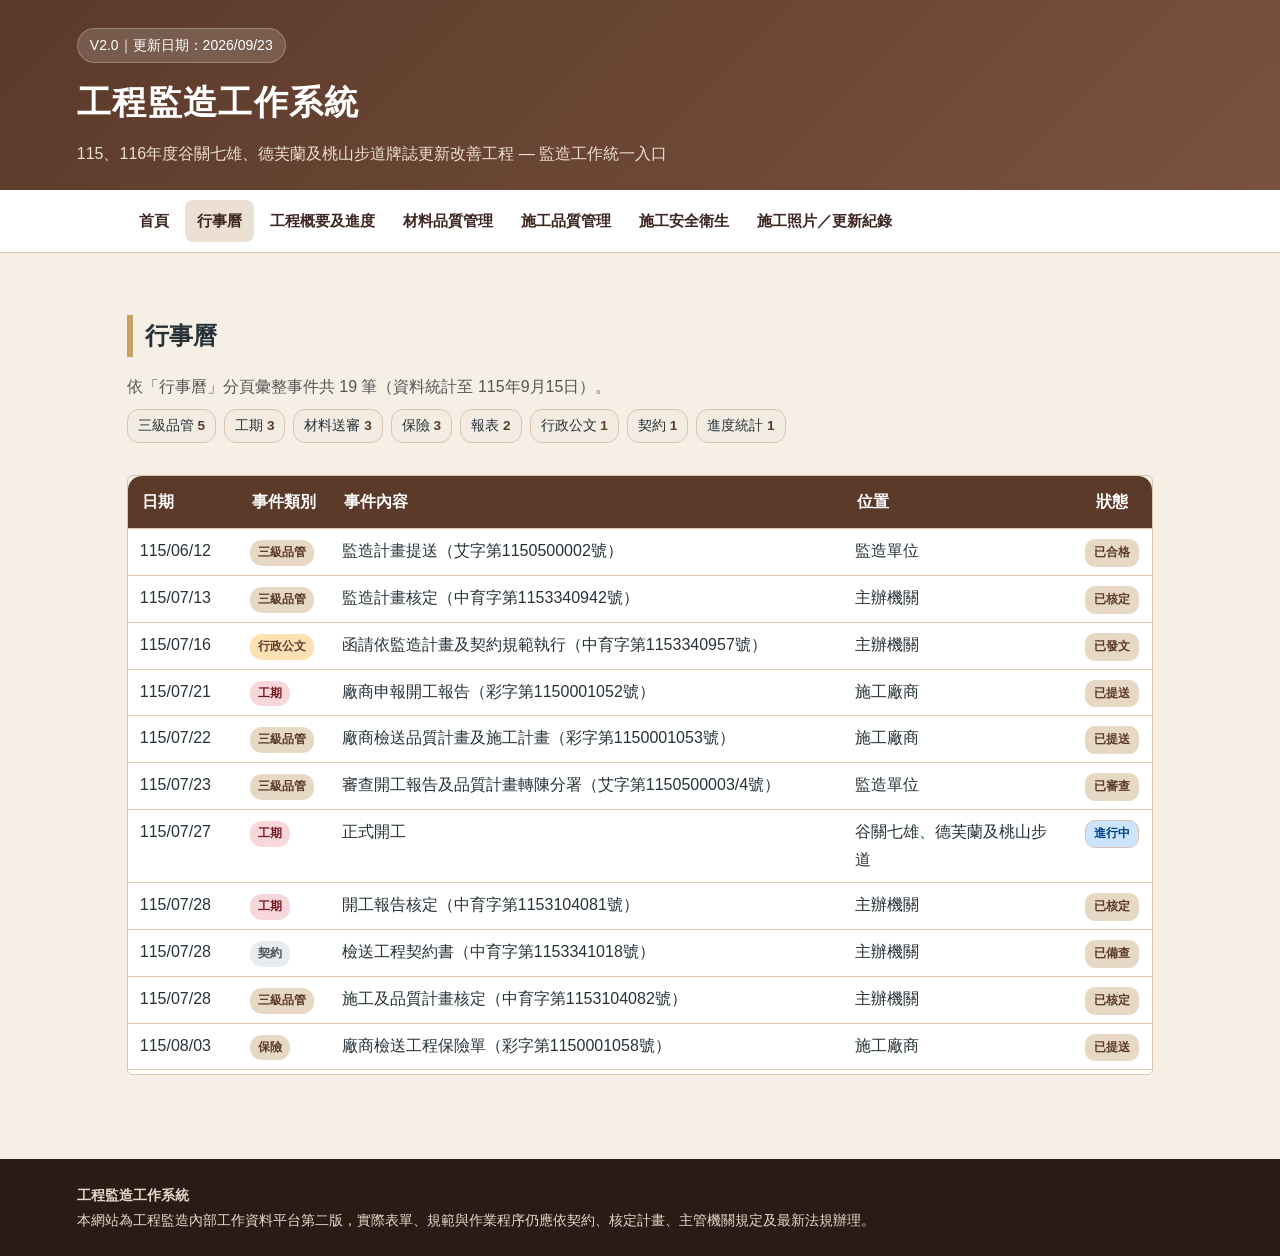
==== calendar.html @ 7d52336a "Add files via upload" ====
<!DOCTYPE html>

<html lang="zh-Hant-TW">
<head>
<meta charset="utf-8"/>
<meta content="width=device-width, initial-scale=1" name="viewport"/>
<title>行事曆｜工程監造工作系統</title>
<link href="assets/css/style.css" rel="stylesheet"/>
<style>
    .calendar-section { margin: 2rem 0; }
    .calendar-table th { background: #5b3a29; color: #fff; position:sticky; top:0; }
    .calendar-table td { padding: 0.5rem 0.75rem; vertical-align: top; }
    .event-tag { display:inline-block; padding:2px 8px; border-radius:12px; font-size:0.78rem; font-weight:600; margin-right:4px; white-space:nowrap; }
    .tag-qc { background:#e7d8c6; color:#5b3a29; }
    .tag-progress { background:#cce5ff; color:#004085; }
    .tag-inspect { background:#fff3cd; color:#856404; }
    .tag-inspect-work { background:#ff8f00; color:#fff; border:2px solid #e65100; font-weight:700; padding:3px 10px; box-shadow:0 1px 3px rgba(230,81,0,0.25); }
    .tag-schedule { background:#f8d7da; color:#721c24; }
    .tag-selfcheck { background:#e2d9f3; color:#3d1f7c; }
    .tag-mat-sample { background:#d1ecf1; color:#0c5460; }
    .tag-mat-entry { background:#bee5eb; color:#0c5460; }
    .tag-nonconform { background:#f5c6cb; color:#721c24; }
    .tag-oversight { background:#ffe0b2; color:#5d4037; }
    .tag-safety { background:#e7d8c6; color:#5b3a29; }
    .tag-general { background:#e9ecef; color:#495057; }
    .tag.ok { background:#e7d8c6; color:#5b3a29; padding:2px 8px; border-radius:10px; font-size:0.78rem; font-weight:600; }
    .tag.warn { background:#fff3cd; color:#856404; padding:2px 8px; border-radius:10px; font-size:0.78rem; font-weight:600; }
    .tag.info { background:#cce5ff; color:#004085; padding:2px 8px; border-radius:10px; font-size:0.78rem; font-weight:600; }
    .calendar-wrap { max-height:600px; overflow-y:auto; border:1px solid #d9c5b0; border-radius:6px; }
    .filter-bar { display:flex; gap:0.5rem; flex-wrap:wrap; margin:0.5rem 0 1rem; font-size:0.85rem; }
    .filter-bar .fchip { background:#f3ece3; border:1px solid #d9c5b0; padding:4px 10px; border-radius:12px; }
    .filter-bar .fchip strong { color:#5b3a29; }
    .calendar-table th.date-col { min-width:110px; white-space:nowrap; }
    .calendar-table th.cal-status-col, .calendar-table td.cal-status-col { min-width:80px; white-space:nowrap; text-align:center; }
    .calendar-table .tag { white-space:nowrap; }
  </style>
</head>
<body>
<header>
<div class="header-inner">
<div class="badge">V2.0｜更新日期：2026/09/23</div>
<h1>工程監造工作系統</h1>
<p class="subtitle">115、116年度谷關七雄、德芙蘭及桃山步道牌誌更新改善工程 — 監造工作統一入口</p>
</div>
</header>
<nav>
<div class="nav-inner">
<a href="index.html">首頁</a>
<a href="calendar.html">行事曆</a>
<a href="workflow.html">工程概要及進度</a>
<a href="quality.html">材料品質管理</a>
<a href="construction-quality.html">施工品質管理</a>
<a href="safety.html">施工安全衛生</a>
<a href="downloads.html">施工照片／更新紀錄</a>
</div>
</nav>
<main>
<h2 class="section-title">行事曆</h2>
<p style="color:#555; margin-bottom:0.5rem;">依「行事曆」分頁彙整事件共 19 筆（資料統計至 115年9月15日）。</p>
<div class="filter-bar">
<span class="fchip">三級品管 <strong>5</strong></span>
<span class="fchip">工期 <strong>3</strong></span>
<span class="fchip">材料送審 <strong>3</strong></span>
<span class="fchip">保險 <strong>3</strong></span>
<span class="fchip">報表 <strong>2</strong></span>
<span class="fchip">行政公文 <strong>1</strong></span>
<span class="fchip">契約 <strong>1</strong></span>
<span class="fchip">進度統計 <strong>1</strong></span>
</div>
<div class="calendar-section">
<div class="calendar-wrap">
<table class="calendar-table">
<thead>
<tr><th class="date-col">日期</th><th>事件類別</th><th>事件內容</th><th>位置</th><th class="cal-status-col">狀態</th></tr>
</thead>
<tbody>
<tr><td>115/06/12</td><td><span class="event-tag tag-qc">三級品管</span></td><td>監造計畫提送（艾字第1150500002號）</td><td>監造單位</td><td class="cal-status-col"><span class="tag ok">已合格</span></td></tr>
<tr><td>115/07/13</td><td><span class="event-tag tag-qc">三級品管</span></td><td>監造計畫核定（中育字第1153340942號）</td><td>主辦機關</td><td class="cal-status-col"><span class="tag ok">已核定</span></td></tr>
<tr><td>115/07/16</td><td><span class="event-tag tag-oversight">行政公文</span></td><td>函請依監造計畫及契約規範執行（中育字第1153340957號）</td><td>主辦機關</td><td class="cal-status-col"><span class="tag ok">已發文</span></td></tr>
<tr><td>115/07/21</td><td><span class="event-tag tag-schedule">工期</span></td><td>廠商申報開工報告（彩字第1150001052號）</td><td>施工廠商</td><td class="cal-status-col"><span class="tag ok">已提送</span></td></tr>
<tr><td>115/07/22</td><td><span class="event-tag tag-qc">三級品管</span></td><td>廠商檢送品質計畫及施工計畫（彩字第1150001053號）</td><td>施工廠商</td><td class="cal-status-col"><span class="tag ok">已提送</span></td></tr>
<tr><td>115/07/23</td><td><span class="event-tag tag-qc">三級品管</span></td><td>審查開工報告及品質計畫轉陳分署（艾字第1150500003/4號）</td><td>監造單位</td><td class="cal-status-col"><span class="tag ok">已審查</span></td></tr>
<tr><td>115/07/27</td><td><span class="event-tag tag-schedule">工期</span></td><td>正式開工</td><td>谷關七雄、德芙蘭及桃山步道</td><td class="cal-status-col"><span class="tag info">進行中</span></td></tr>
<tr><td>115/07/28</td><td><span class="event-tag tag-schedule">工期</span></td><td>開工報告核定（中育字第1153104081號）</td><td>主辦機關</td><td class="cal-status-col"><span class="tag ok">已核定</span></td></tr>
<tr><td>115/07/28</td><td><span class="event-tag tag-general">契約</span></td><td>檢送工程契約書（中育字第1153341018號）</td><td>主辦機關</td><td class="cal-status-col"><span class="tag ok">已備查</span></td></tr>
<tr><td>115/07/28</td><td><span class="event-tag tag-qc">三級品管</span></td><td>施工及品質計畫核定（中育字第1153104082號）</td><td>主辦機關</td><td class="cal-status-col"><span class="tag ok">已核定</span></td></tr>
<tr><td>115/08/03</td><td><span class="event-tag tag-safety">保險</span></td><td>廠商檢送工程保險單（彩字第1150001058號）</td><td>施工廠商</td><td class="cal-status-col"><span class="tag ok">已提送</span></td></tr>
<tr><td>115/08/03</td><td><span class="event-tag tag-progress">報表</span></td><td>提送115.7下半月工程半月報及監造報表（艾字第1150500005號）</td><td>監造單位</td><td class="cal-status-col"><span class="tag ok">已提送</span></td></tr>
<tr><td>115/08/04</td><td><span class="event-tag tag-progress">報表</span></td><td>同意備查115.7下半月工程報表及監造報表（中育字第1153104257號）</td><td>主辦機關</td><td class="cal-status-col"><span class="tag ok">已備查</span></td></tr>
<tr><td>115/08/07</td><td><span class="event-tag tag-mat-entry">材料送審</span></td><td>廠商檢送太平洋鐵木等材料送審資料（彩字第1150001059號）</td><td>施工廠商</td><td class="cal-status-col"><span class="tag ok">已提送</span></td></tr>
<tr><td>115/08/07</td><td><span class="event-tag tag-safety">保險</span></td><td>審轉工程保險單（艾字第1150500006號）</td><td>監造單位</td><td class="cal-status-col"><span class="tag ok">已審查</span></td></tr>
<tr><td>115/08/10</td><td><span class="event-tag tag-mat-entry">材料送審</span></td><td>審查材料送審符合規定轉陳分署（艾字第1150500007號）</td><td>監造單位</td><td class="cal-status-col"><span class="tag ok">已審查</span></td></tr>
<tr><td>115/08/13</td><td><span class="event-tag tag-safety">保險</span></td><td>工程保險單審查無誤同意核備（中育字第1153104366號）</td><td>主辦機關</td><td class="cal-status-col"><span class="tag ok">已核備</span></td></tr>
<tr><td>115/08/15</td><td><span class="event-tag tag-inspect">進度統計</span></td><td>監造報表統計日（第19天，預定4.22%，實際4.29%）</td><td>工地現場</td><td class="cal-status-col"><span class="tag ok">已統計</span></td></tr>
<tr><td>115/08/18</td><td><span class="event-tag tag-mat-entry">材料送審</span></td><td>准予核定太平洋鐵木等材料送審資料（中育字第1153104427號）</td><td>主辦機關</td><td class="cal-status-col"><span class="tag ok">已核定</span></td></tr>
</tbody>
</table>
</div>
</div>
</main>
<footer>
<div class="footer-inner">
<strong>工程監造工作系統</strong><br/>
    本網站為工程監造內部工作資料平台第二版，實際表單、規範與作業程序仍應依契約、核定計畫、主管機關規定及最新法規辦理。
  </div>
</footer>
<script src="assets/js/app.js"></script>
</body>
</html>
---- assets/css/style.css ----
:root{
  --primary:#5b3a29;
  --primary-dark:#3e2723;
  --accent:#c8a165;
  --bg:#f5efe6;
  --card:#ffffff;
  --text:#263238;
  --muted:#607d8b;
  --line:#d9c5b0;
  --ok:#5b3a29;
  --warn:#b26a00;
  --danger:#b00020;
}
*{box-sizing:border-box}
body{
  margin:0;
  font-family:"Noto Sans TC","Microsoft JhengHei",Arial,sans-serif;
  background:var(--bg);
  color:var(--text);
  line-height:1.75;
}
header{
  background:linear-gradient(135deg,var(--primary),#7a5140);
  color:white;
  padding:28px 6vw 22px;
}
.header-inner{
  max-width:1180px;
  margin:auto;
}
.badge{
  display:inline-block;
  background:rgba(255,255,255,.16);
  border:1px solid rgba(255,255,255,.24);
  padding:4px 12px;
  border-radius:999px;
  font-size:14px;
  margin-bottom:10px;
}
h1{
  margin:0;
  font-size:34px;
  letter-spacing:.04em;
}
.subtitle{
  margin:8px 0 0;
  color:#ecdfd3;
}
nav{
  background:white;
  border-bottom:1px solid var(--line);
  position:sticky;
  top:0;
  z-index:20;
}
.nav-inner{
  max-width:1180px;
  margin:auto;
  display:flex;
  flex-wrap:wrap;
  gap:4px;
  padding:10px 6vw;
}
nav a{
  color:var(--primary-dark);
  text-decoration:none;
  padding:8px 12px;
  border-radius:8px;
  font-weight:600;
  font-size:15px;
}
nav a:hover, nav a.active{
  background:#ece0d4;
}
main{
  max-width:1180px;
  margin:0 auto;
  padding:28px 6vw 52px;
}
.hero{
  display:grid;
  grid-template-columns:1.4fr .8fr;
  gap:22px;
  align-items:stretch;
}
.card{
  background:var(--card);
  border:1px solid var(--line);
  border-radius:18px;
  padding:22px;
  box-shadow:0 10px 25px rgba(91,58,41,.06);
}
.card h2,.card h3{
  margin-top:0;
}
.grid{
  display:grid;
  grid-template-columns:repeat(3,1fr);
  gap:18px;
  margin-top:18px;
}
.grid.two{grid-template-columns:repeat(2,1fr)}
.grid.four{grid-template-columns:repeat(4,1fr)}
.kpi{
  background:#ffffff;
  border-left:5px solid var(--primary);
  border-radius:12px;
  padding:16px;
}
.kpi .num{
  display:block;
  color:var(--primary);
  font-size:28px;
  font-weight:800;
}
.section-title{
  margin:34px 0 14px;
  border-left:6px solid var(--accent);
  padding-left:12px;
}
.quick-links{
  display:grid;
  grid-template-columns:repeat(4,1fr);
  gap:12px;
}
.quick-links a{
  display:block;
  background:#f3ece3;
  color:var(--primary-dark);
  text-decoration:none;
  border:1px solid #d9c5b0;
  border-radius:14px;
  padding:14px;
  font-weight:700;
}
table{
  width:100%;
  border-collapse:collapse;
  background:white;
  border-radius:14px;
  overflow:hidden;
}
th,td{
  border-bottom:1px solid var(--line);
  padding:12px 14px;
  vertical-align:top;
}
th{
  background:#efe3d7;
  color:var(--primary-dark);
  text-align:left;
}
tr:last-child td{border-bottom:0}
.tag{
  display:inline-block;
  padding:2px 9px;
  border-radius:999px;
  font-size:13px;
  background:#efe3d7;
  color:var(--primary-dark);
  border:1px solid #d9c5b0;
}
.tag.ok{background:#efe3d7;color:var(--ok);border-color:#e7d8c6}
.tag.warn{background:#fff8e1;color:var(--warn);border-color:#ffe0a3}
.tag.danger{background:#ffebee;color:var(--danger);border-color:#ffcdd2}
.timeline{
  counter-reset:step;
  display:grid;
  gap:14px;
}
.step{
  position:relative;
  padding:18px 18px 18px 62px;
  background:white;
  border:1px solid var(--line);
  border-radius:14px;
}
.step:before{
  counter-increment:step;
  content:counter(step);
  position:absolute;
  left:18px;
  top:18px;
  width:30px;
  height:30px;
  display:grid;
  place-items:center;
  background:var(--primary);
  color:white;
  border-radius:50%;
  font-weight:800;
}
.checklist{
  list-style:none;
  padding:0;
  margin:0;
}
.checklist li{
  padding:8px 0 8px 32px;
  position:relative;
  border-bottom:1px dashed #d9c5b0;
}
.checklist li:before{
  content:"✓";
  position:absolute;
  left:4px;
  color:var(--primary);
  font-weight:900;
}
.notice{
  border-left:5px solid var(--accent);
  background:#fffaf0;
  padding:14px 16px;
  border-radius:10px;
}
.search-box{
  display:flex;
  gap:10px;
  margin:18px 0;
}
.search-box input{
  flex:1;
  padding:12px 14px;
  border:1px solid var(--line);
  border-radius:10px;
  font-size:16px;
}
footer{
  background:#2a1c15;
  color:#e5d8ca;
  padding:24px 6vw;
}
.footer-inner{
  max-width:1180px;
  margin:auto;
  font-size:14px;
}
@media(max-width:860px){
  .hero,.grid,.grid.two,.grid.four,.quick-links{grid-template-columns:1fr}
  h1{font-size:28px}
  nav{position:static}
}
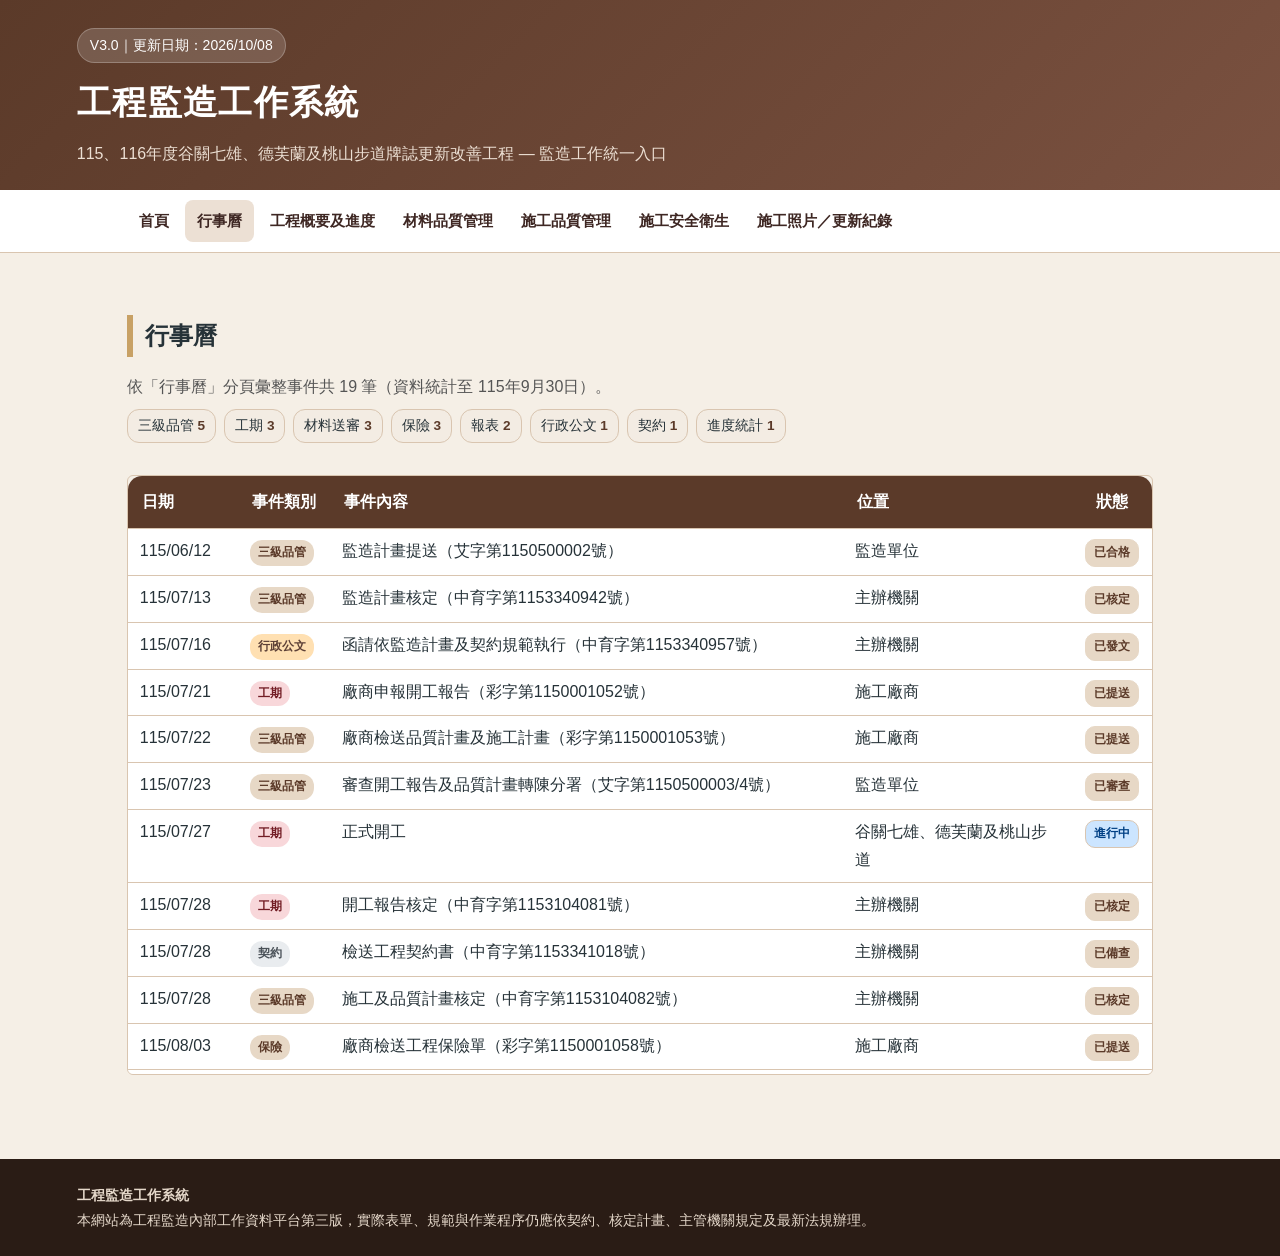
==== commit d54fd3c8: "Add files via upload" ====
--- a/calendar.html
+++ b/calendar.html
@@ -38,7 +38,7 @@
 <body>
 <header>
 <div class="header-inner">
-<div class="badge">V2.0｜更新日期：2026/09/23</div>
+<div class="badge">V3.0｜更新日期：2026/10/08</div>
 <h1>工程監造工作系統</h1>
 <p class="subtitle">115、116年度谷關七雄、德芙蘭及桃山步道牌誌更新改善工程 — 監造工作統一入口</p>
 </div>
@@ -56,7 +56,7 @@
 </nav>
 <main>
 <h2 class="section-title">行事曆</h2>
-<p style="color:#555; margin-bottom:0.5rem;">依「行事曆」分頁彙整事件共 19 筆（資料統計至 115年9月15日）。</p>
+<p style="color:#555; margin-bottom:0.5rem;">依「行事曆」分頁彙整事件共 19 筆（資料統計至 115年9月30日）。</p>
 <div class="filter-bar">
 <span class="fchip">三級品管 <strong>5</strong></span>
 <span class="fchip">工期 <strong>3</strong></span>
@@ -101,7 +101,7 @@
 <footer>
 <div class="footer-inner">
 <strong>工程監造工作系統</strong><br/>
-    本網站為工程監造內部工作資料平台第二版，實際表單、規範與作業程序仍應依契約、核定計畫、主管機關規定及最新法規辦理。
+    本網站為工程監造內部工作資料平台第三版，實際表單、規範與作業程序仍應依契約、核定計畫、主管機關規定及最新法規辦理。
   </div>
 </footer>
 <script src="assets/js/app.js"></script>
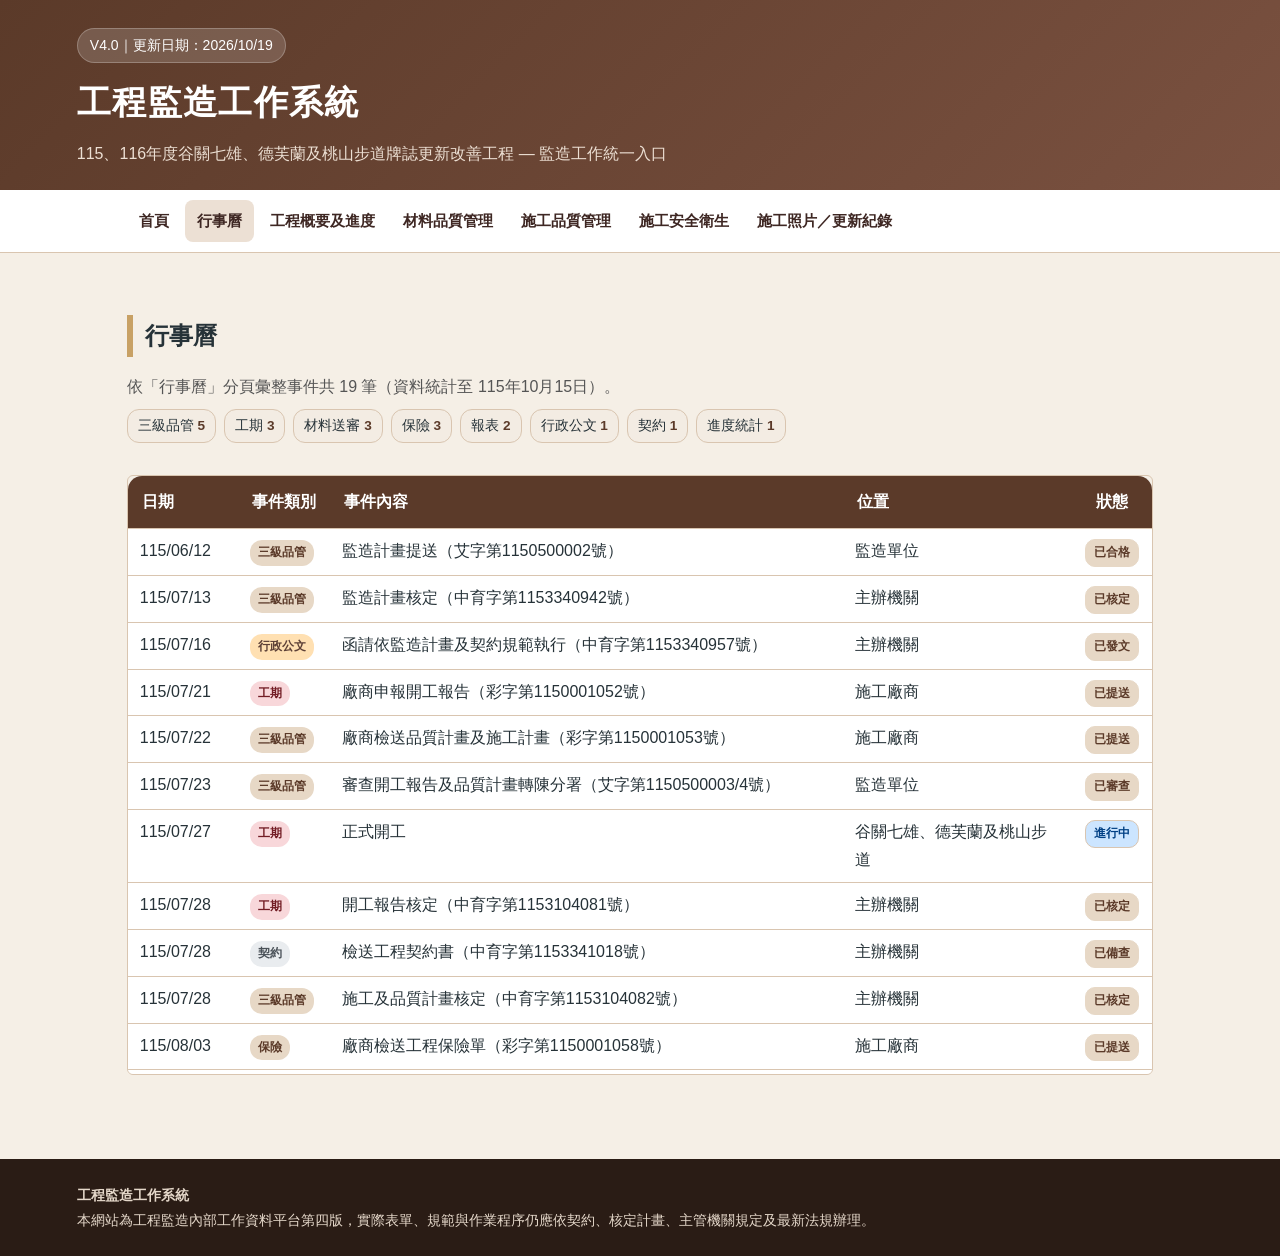
==== commit 0dbd5b14: "Add files via upload" ====
--- a/calendar.html
+++ b/calendar.html
@@ -38,7 +38,7 @@
 <body>
 <header>
 <div class="header-inner">
-<div class="badge">V3.0｜更新日期：2026/10/08</div>
+<div class="badge">V4.0｜更新日期：2026/10/19</div>
 <h1>工程監造工作系統</h1>
 <p class="subtitle">115、116年度谷關七雄、德芙蘭及桃山步道牌誌更新改善工程 — 監造工作統一入口</p>
 </div>
@@ -56,7 +56,7 @@
 </nav>
 <main>
 <h2 class="section-title">行事曆</h2>
-<p style="color:#555; margin-bottom:0.5rem;">依「行事曆」分頁彙整事件共 19 筆（資料統計至 115年9月30日）。</p>
+<p style="color:#555; margin-bottom:0.5rem;">依「行事曆」分頁彙整事件共 19 筆（資料統計至 115年10月15日）。</p>
 <div class="filter-bar">
 <span class="fchip">三級品管 <strong>5</strong></span>
 <span class="fchip">工期 <strong>3</strong></span>
@@ -101,7 +101,7 @@
 <footer>
 <div class="footer-inner">
 <strong>工程監造工作系統</strong><br/>
-    本網站為工程監造內部工作資料平台第三版，實際表單、規範與作業程序仍應依契約、核定計畫、主管機關規定及最新法規辦理。
+    本網站為工程監造內部工作資料平台第四版，實際表單、規範與作業程序仍應依契約、核定計畫、主管機關規定及最新法規辦理。
   </div>
 </footer>
 <script src="assets/js/app.js"></script>
